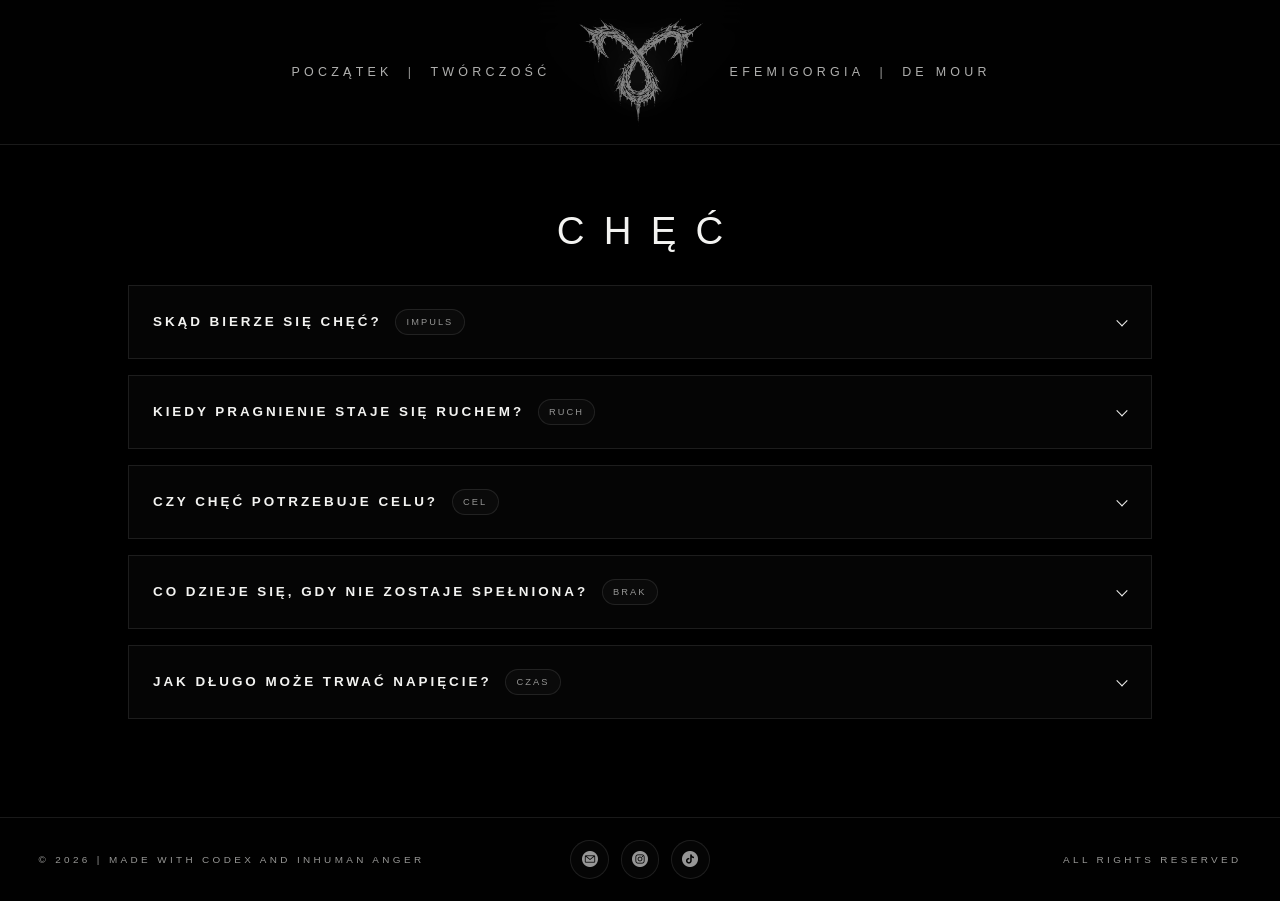
==== chec.html @ 4e937796 "initial base" ====
<!DOCTYPE html>
<html lang="pl">
<head>
  <meta charset="UTF-8">
  <meta name="viewport" content="width=device-width, initial-scale=1.0">
  <title>Efemigorgia</title>
  <meta
    name="description"
    content="Minimalistyczna, ciemna strona Efemigorgii z wyeksponowaną typografią i sekcją hero gotową na zapętlone wideo."
  >
  <link rel="icon" type="image/png" href="assets/images/logow.png">
  <link rel="stylesheet" href="assets/css/styles.css">
  <script src="assets/js/main.js" defer></script>
</head>
<body>
  <div class="page-shell">
    <header class="site-header" data-header>
      <nav class="site-nav" aria-label="navigation">
        <div class="nav-cluster nav-cluster--left" aria-label="menu">
          <a class="nav-link" href="index.html">Początek</a>
          <span class="nav-divider" aria-hidden="true">|</span>
          <a class="nav-link" href="tworczosc.html">Twórczość</a>
        </div>

        <a class="nav-logo" href="index.html" aria-label="Efemigorgia">
          <img class="nav-logo__image nav-logo__image--base" src="assets/images/logow.png" alt="">
          <img class="nav-logo__image nav-logo__image--hover" src="assets/images/logor.png" alt="">
        </a>

        <div class="nav-cluster nav-cluster--right" aria-label="Menu po prawej">
          <a class="nav-link" href="efemigorgia.html">Efemigorgia</a>
          <span class="nav-divider" aria-hidden="true">|</span>
          <a class="nav-link" href="de-mour.html">De Mour</a>
        </div>

        <button
          class="nav-toggle"
          type="button"
          aria-label="Otwórz menu"
          aria-expanded="false"
          aria-controls="mobile-menu"
          data-nav-toggle
        >
          <img class="nav-toggle__icon" src="assets/icons/burger.png" alt="">
        </button>
      </nav>

      <div class="mobile-menu" id="mobile-menu" data-mobile-menu>
        <a class="mobile-link" href="index.html" data-mobile-link>Początek</a>
        <a class="mobile-link" href="tworczosc.html" data-mobile-link>Twórczość</a>
        <a class="mobile-link" href="efemigorgia.html" data-mobile-link>Efemigorgia</a>
        <a class="mobile-link" href="de-mour.html" data-mobile-link>De Mour</a>
      </div>
    </header>

    <main class="site-main site-main--accordion">
      <section class="accordion-stage" aria-label="Pytania o chęć">
        <div class="accordion-stage__inner">
          <h1 class="accordion-stage__title">Chęć</h1>
          <div class="accordion-list">
            <details class="accordion-item">
              <summary class="accordion-summary">
                <span>Skąd bierze się chęć?</span>
                <span class="accordion-summary__tag">Impuls</span>
              </summary>
              <div class="accordion-content">
                <p>Czasem rodzi się z braku, a czasem z nadmiaru życia. Jest impulsem, który popycha ciało i wyobraźnię ku temu, co jeszcze nieosiągnięte.</p>
              </div>
            </details>
            <details class="accordion-item">
              <summary class="accordion-summary">
                <span>Kiedy pragnienie staje się ruchem?</span>
                <span class="accordion-summary__tag">Ruch</span>
              </summary>
              <div class="accordion-content">
                <p>W chwili decyzji. Dopóki pozostaje tylko wewnętrznym napięciem, jest potencjałem; ruch zaczyna się wtedy, gdy ryzykujemy działanie.</p>
              </div>
            </details>
            <details class="accordion-item">
              <summary class="accordion-summary">
                <span>Czy chęć potrzebuje celu?</span>
                <span class="accordion-summary__tag">Cel</span>
              </summary>
              <div class="accordion-content">
                <p>Niekoniecznie. Bywa autonomiczną energią, która istnieje sama dla siebie i dopiero później szuka obiektu, formy albo języka.</p>
              </div>
            </details>
            <details class="accordion-item">
              <summary class="accordion-summary">
                <span>Co dzieje się, gdy nie zostaje spełniona?</span>
                <span class="accordion-summary__tag">Brak</span>
              </summary>
              <div class="accordion-content">
                <p>Może zmienić się w frustrację, ale może też przejść w twórczość. Niespełniona chęć bywa paliwem dla obrazu, tekstu i dźwięku.</p>
              </div>
            </details>
            <details class="accordion-item">
              <summary class="accordion-summary">
                <span>Jak długo może trwać napięcie?</span>
                <span class="accordion-summary__tag">Czas</span>
              </summary>
              <div class="accordion-content">
                <p>Tak długo, jak długo coś pozostaje niedomknięte. Właśnie to niedomknięcie często utrzymuje żywotność pragnienia.</p>
              </div>
            </details>
          </div>
        </div>
      </section>
    </main>

    <footer class="site-footer">
      <p class="site-footer__item">&copy; <span data-year></span><span> | </span><span>Made with Codex and inhuman anger</span></p>

      <div class="site-footer__social" aria-label="Social media">
        <button class="icon-button" type="button" data-contact-open aria-label="Kontakt">
          <img src="assets/icons/email.png" alt="">
        </button>

        <a class="icon-button" href="https://www.instagram.com/vincentdemour/" target="_blank" rel="noreferrer" aria-label="Instagram">
          <img src="assets/icons/instagram.png" alt="">
        </a>

        <a class="icon-button" href="#" target="_blank" rel="noreferrer" aria-label="TikTok">
          <img src="assets/icons/tiktok.png" alt="">
        </a>
      </div>

      <p class="site-footer__item site-footer__item--right">All Rights Reserved</p>
    </footer>

  <div class="contact-modal" data-contact-modal hidden>
    <div class="contact-modal__backdrop" data-contact-close></div>
    <div
      class="contact-modal__dialog"
      role="dialog"
      aria-modal="true"
      aria-label="Formularz kontaktowy"
    >
      <button class="contact-modal__close" type="button" data-contact-close aria-label="Zamknij formularz">
        <span aria-hidden="true">+</span>
      </button>

      <form class="contact-form" data-contact-form data-contact-email="hrabiademour@gmail.com">
        <label class="contact-form__field">
          <span>Imię</span>
          <input type="text" name="name" placeholder="Twoje imię" required>
        </label>

        <label class="contact-form__field">
          <span>E-mail</span>
          <input type="email" name="email" placeholder="twoj@email.com" required>
        </label>

        <label class="contact-form__field">
          <span>Temat</span>
          <input type="text" name="subject" placeholder="Temat wiadomości" required>
        </label>

        <label class="contact-form__field">
          <span>Wiadomość</span>
          <textarea name="message" rows="6" placeholder="Treść wiadomości" required></textarea>
        </label>

        <button class="contact-form__submit" type="submit">Wyślij</button>
      </form>
    </div>
  </div>
</body>
</html>
---- assets/css/styles.css ----
:root {
  --bg: #020202;
  --bg-soft: #080808;
  --text: #f3f3f1;
  --text-dim: rgba(243, 243, 241, 0.62);
  --border: rgba(243, 243, 241, 0.1);
  --border-strong: rgba(243, 243, 241, 0.16);
  --header-bg: rgba(2, 2, 2, 0.9);
  --header-height: 9rem;
  --footer-height: 5.2rem;
  --shadow: 0 24px 60px rgba(0, 0, 0, 0.45);
  --font-ui: "Bahnschrift", "Aptos Narrow", "Segoe UI", sans-serif;
  --font-display: "Bodoni MT", "Didot", "Iowan Old Style", "Palatino Linotype", serif;
}

*,
*::before,
*::after {
  box-sizing: border-box;
}

html {
  scroll-behavior: smooth;
  scroll-padding-top: 7rem;
}

body {
  margin: 0;
  min-height: 100vh;
  background:
    radial-gradient(circle at 50% 0%, rgba(255, 255, 255, 0.06), transparent 26%),
    linear-gradient(180deg, #000 0%, #020202 100%);
  color: var(--text);
  font-family: var(--font-ui);
  -webkit-font-smoothing: antialiased;
  text-rendering: optimizeLegibility;
}

body.menu-open {
  overflow: hidden;
}

body.modal-open {
  overflow: hidden;
}

img,
video {
  display: block;
  max-width: 100%;
}

a {
  color: inherit;
  text-decoration: none;
}

p,
h1,
h2 {
  margin: 0;
}

.page-shell {
  min-height: 100vh;
  display: flex;
  flex-direction: column;
}

.site-header {
  position: sticky;
  top: 0;
  z-index: 40;
  background: var(--header-bg);
  backdrop-filter: blur(18px);
  border-bottom: 1px solid var(--border);
  transition: background-color 220ms ease, border-color 220ms ease, box-shadow 220ms ease;
}

.site-header.is-scrolled {
  background: rgba(2, 2, 2, 0.96);
  border-bottom-color: var(--border-strong);
  box-shadow: var(--shadow);
}

.site-nav {
  width: min(1240px, calc(100% - 2rem));
  margin: 0 auto;
  min-height: var(--header-height);
  display: grid;
  grid-template-columns: 1fr minmax(8rem, auto) 1fr;
  align-items: center;
  gap: clamp(1rem, 2vw, 2rem);
}

.nav-cluster {
  display: flex;
  align-items: center;
  align-self: center;
  gap: 0.95rem;
  text-transform: uppercase;
  letter-spacing: 0.34em;
  font-size: 0.78rem;
  line-height: 1;
  white-space: nowrap;
}

.nav-cluster--left {
  justify-self: end;
}

.nav-cluster--right {
  justify-self: start;
}

.nav-link {
  position: relative;
  opacity: 0.72;
  transition: opacity 180ms ease, transform 180ms ease;
}

.nav-link:hover,
.nav-link:focus-visible {
  opacity: 1;
  transform: translateY(-1px);
}

.nav-divider {
  color: var(--text-dim);
}

.nav-logo {
  position: relative;
  isolation: isolate;
  display: grid;
  place-items: center;
  align-self: center;
  width: clamp(7rem, 10vw, 9.4rem);
  overflow: visible;
}

.nav-logo::before {
  content: "";
  position: absolute;
  inset: 18%;
  z-index: -1;
  background: radial-gradient(circle, rgba(255, 255, 255, 0.06), transparent 68%);
  filter: blur(12px);
  transform: scale(1.18);
  opacity: 0.78;
}

.nav-logo__image {
  grid-area: 1 / 1;
  width: 100%;
  filter: drop-shadow(0 0 18px rgba(255, 255, 255, 0.08));
  transform: translateY(4%);
  transition: opacity 720ms ease;
}

.nav-logo__image--base {
  opacity: 0.62;
}

.nav-logo__image--hover {
  position: absolute;
  inset: 0;
  opacity: 0;
}

.nav-logo:hover .nav-logo__image--base,
.nav-logo:focus-visible .nav-logo__image--base {
  opacity: 0;
}

.nav-logo:hover .nav-logo__image--hover,
.nav-logo:focus-visible .nav-logo__image--hover {
  opacity: 0.82;
}

.nav-toggle {
  display: none;
  justify-self: end;
  align-items: center;
  justify-content: center;
  width: 3rem;
  height: 3rem;
  padding: 0;
  border: 1px solid var(--border);
  background: transparent;
  color: var(--text);
  border-radius: 999px;
  cursor: pointer;
  transition: border-color 180ms ease, background-color 180ms ease;
}

.nav-toggle__icon {
  width: 1.9rem;
  height: 1.9rem;
  object-fit: contain;
  filter: brightness(0) invert(1);
  opacity: 0.74;
}

.nav-toggle:hover,
.nav-toggle:focus-visible {
  border-color: var(--border-strong);
  background: rgba(255, 255, 255, 0.05);
}

.nav-toggle:hover .nav-toggle__icon,
.nav-toggle:focus-visible .nav-toggle__icon {
  opacity: 0.92;
}

.mobile-menu {
  display: none;
}

.site-main {
  flex: 1;
  display: flex;
}

.site-main--gallery {
  display: block;
}

.site-main--page {
  display: block;
}

.site-main--accordion {
  display: block;
}

.gallery-grid {
  display: grid;
  grid-template-columns: repeat(3, minmax(0, 1fr));
  background: #080808;
  border-bottom: 1px solid var(--border);
}

.gallery-tile {
  position: relative;
  min-height: min(34vw, 26rem);
  aspect-ratio: 1 / 1;
  display: grid;
  place-items: center;
  background:
    linear-gradient(180deg, rgba(255, 255, 255, 0.015) 0%, rgba(255, 255, 255, 0.005) 100%),
    #0a0a0a;
  border-right: 1px solid var(--border);
  border-bottom: 1px solid var(--border);
}

.gallery-tile--swap {
  overflow: hidden;
}

.gallery-tile__link {
  position: absolute;
  inset: 0;
  display: block;
}

.gallery-tile:nth-child(3n) {
  border-right: 0;
}

.gallery-tile__image {
  position: absolute;
  inset: 0;
  width: 100%;
  height: 100%;
  object-fit: cover;
  transition: opacity 720ms ease;
}

.gallery-tile__image--base {
  opacity: 1;
}

.gallery-tile__image--hover {
  opacity: 0;
}

.gallery-tile--swap:hover .gallery-tile__image--base,
.gallery-tile--swap:focus-within .gallery-tile__image--base {
  opacity: 0;
}

.gallery-tile--swap:hover .gallery-tile__image--hover,
.gallery-tile--swap:focus-within .gallery-tile__image--hover {
  opacity: 1;
}

.gallery-tile__label {
  font-size: 0.68rem;
  letter-spacing: 0.3em;
  text-transform: uppercase;
  color: rgba(243, 243, 241, 0.28);
}

.text-stage {
  min-height: max(28rem, calc(100svh - var(--header-height) - var(--footer-height)));
  display: grid;
  place-items: center;
  padding: clamp(2rem, 6vw, 4rem);
  border-bottom: 1px solid var(--border);
  background: #000;
}

.text-stage__inner {
  width: min(100%, 62rem);
  display: grid;
  justify-items: center;
  gap: 1.6rem;
  text-align: center;
}

.text-stage__title {
  font-family: var(--font-ui);
  font-size: clamp(2rem, 3vw, 3.15rem);
  font-weight: 400;
  letter-spacing: 0.45em;
  text-transform: uppercase;
  color: rgba(243, 243, 241, 0.72);
  text-indent: 0.45em;
}

.text-stage__body {
  max-width: 72ch;
  font-size: clamp(0.92rem, 1.2vw, 1.06rem);
  line-height: 1.95;
  color: rgba(243, 243, 241, 0.64);
}

.accordion-stage {
  min-height: max(28rem, calc(100svh - var(--header-height) - var(--footer-height)));
  padding: clamp(2rem, 6vw, 4rem) clamp(1.4rem, 4vw, 2.5rem);
  border-bottom: 1px solid var(--border);
  background: #000;
}

.accordion-stage__inner {
  width: min(100%, 64rem);
  margin: 0 auto;
  display: grid;
  gap: 2rem;
}

.accordion-stage__title {
  justify-self: center;
  font-family: var(--font-ui);
  font-size: clamp(2rem, 3vw, 3.2rem);
  font-weight: 400;
  letter-spacing: 0.5em;
  text-transform: uppercase;
  text-indent: 0.5em;
  color: var(--text);
}

.accordion-list {
  display: grid;
  gap: 1rem;
}

.accordion-item {
  border: 1px solid var(--border);
  background: rgba(255, 255, 255, 0.02);
  overflow: hidden;
  transition: border-color 220ms ease, background-color 220ms ease;
}

.accordion-item[open] {
  border-color: var(--border-strong);
  background: rgba(255, 255, 255, 0.03);
}

.accordion-summary {
  position: relative;
  display: flex;
  align-items: center;
  gap: 0.85rem;
  flex-wrap: wrap;
  cursor: pointer;
  padding: 1.45rem 4.25rem 1.45rem 1.5rem;
  list-style: none;
  font-size: 0.84rem;
  font-weight: 600;
  letter-spacing: 0.22em;
  text-transform: uppercase;
  color: var(--text);
}

.accordion-summary__tag {
  display: inline-flex;
  align-items: center;
  min-height: 1.6rem;
  padding: 0.18rem 0.65rem;
  border: 1px solid var(--border);
  border-radius: 999px;
  font-size: 0.58rem;
  font-weight: 400;
  letter-spacing: 0.22em;
  text-transform: uppercase;
  color: rgba(243, 243, 241, 0.6);
  background: rgba(255, 255, 255, 0.025);
}

.accordion-summary::-webkit-details-marker {
  display: none;
}

.accordion-summary::after {
  content: "";
  position: absolute;
  top: 50%;
  right: 1.55rem;
  width: 0.5rem;
  height: 0.5rem;
  border-right: 1px solid currentColor;
  border-bottom: 1px solid currentColor;
  transform: translateY(-65%) rotate(45deg);
  transition: transform 220ms ease;
}

.accordion-item[open] .accordion-summary::after {
  transform: translateY(-35%) rotate(225deg);
}

.accordion-content {
  padding: 0 1.5rem 1.5rem;
}

.accordion-content p {
  max-width: 70ch;
  margin: 0;
  color: rgba(243, 243, 241, 0.64);
  line-height: 1.85;
}

.hero {
  flex: 1;
  width: 100%;
  position: relative;
  min-height: max(28rem, calc(100svh - var(--header-height) - var(--footer-height)));
  overflow: hidden;
  border-bottom: 1px solid var(--border);
  background: #000;
}

.hero__media,
.hero__poster,
.hero__video,
.hero__fallback,
.hero__shade,
.hero__noise {
  position: absolute;
  inset: 0;
}

.hero__video {
  width: 100%;
  height: 100%;
  object-fit: cover;
  opacity: 0;
  filter: brightness(0.58) contrast(1.06);
  transition: opacity 800ms ease, filter 800ms ease;
}

.hero__poster {
  width: 100%;
  height: 100%;
  object-fit: cover;
}

.hero__media.is-video-ready .hero__video {
  opacity: 0.86;
}

.hero__media.is-video-ready .hero__fallback {
  opacity: 0;
}

.hero__fallback {
  display: grid;
  place-items: center;
  opacity: 1;
  transition: opacity 800ms ease;
  pointer-events: none;
}

.hero__glow {
  position: absolute;
  inset: 20% 26%;
  background: radial-gradient(circle, rgba(255, 255, 255, 0.08), transparent 65%);
  filter: blur(24px);
  transform: scale(1.15);
}

.hero__sigil {
  position: absolute;
  width: min(34rem, 54vw);
  opacity: 0.2;
  filter: brightness(1.18) contrast(1.22) drop-shadow(0 0 38px rgba(255, 255, 255, 0.12));
  animation: sigil-float 18s ease-in-out infinite alternate;
  pointer-events: none;
  user-select: none;
}

.hero__sigil--ghost {
  width: min(46rem, 72vw);
  opacity: 0.065;
  filter: blur(16px) contrast(1.3);
  animation: sigil-drift 26s linear infinite;
}

.hero__shade {
  background:
    linear-gradient(180deg, rgba(0, 0, 0, 0.6) 0%, transparent 28%, transparent 74%, rgba(0, 0, 0, 0.72) 100%),
    radial-gradient(circle at center, transparent 0%, rgba(0, 0, 0, 0.2) 65%, rgba(0, 0, 0, 0.75) 100%);
}

.hero__noise {
  inset: -20%;
  background-image:
    repeating-linear-gradient(0deg, transparent 0 2px, rgba(255, 255, 255, 0.015) 2px 3px),
    repeating-linear-gradient(90deg, transparent 0 3px, rgba(255, 255, 255, 0.012) 3px 4px);
  mix-blend-mode: screen;
  opacity: 0.16;
  animation: noise-shift 10s steps(10) infinite;
}

.hero__content {
  position: relative;
  z-index: 2;
  min-height: 100%;
  display: grid;
  place-items: center;
  padding: clamp(2rem, 6vw, 4rem);
}

.hero__content .text-stage__inner {
  gap: 1.45rem;
}

.hero__caption {
  position: absolute;
  left: clamp(1.4rem, 4vw, 3rem);
  right: clamp(1.4rem, 4vw, 3rem);
  bottom: clamp(1.6rem, 4vw, 2.8rem);
  display: flex;
  align-items: center;
  gap: 1rem;
  text-transform: uppercase;
  letter-spacing: 0.34em;
  font-size: 0.68rem;
  color: var(--text-dim);
}

.hero__caption-line {
  width: clamp(2.5rem, 8vw, 6.5rem);
  height: 1px;
  background: currentColor;
}

.site-footer {
  display: grid;
  grid-template-columns: 1fr auto 1fr;
  align-items: center;
  gap: 1rem;
  min-height: var(--footer-height);
  padding: 1rem clamp(1.4rem, 3vw, 2.5rem);
  background: var(--header-bg);
  backdrop-filter: blur(18px);
}

.site-footer__item {
  font-size: 0.62rem;
  letter-spacing: 0.34em;
  text-transform: uppercase;
  color: var(--text-dim);
}

.site-footer__item--center {
  justify-self: center;
}

.site-footer__social {
  display: inline-flex;
  align-items: center;
  justify-content: center;
  gap: 0.75rem;
}

.site-footer__item--right {
  justify-self: end;
}

.icon-button {
  width: 2.4rem;
  height: 2.4rem;
  display: inline-flex;
  align-items: center;
  justify-content: center;
  border: 1px solid var(--border);
  border-radius: 999px;
  background: rgba(255, 255, 255, 0.02);
  color: var(--text-dim);
  cursor: pointer;
  transition:
    color 180ms ease,
    border-color 180ms ease,
    background-color 180ms ease,
    transform 180ms ease;
}

.icon-button svg {
  width: 1rem;
  height: 1rem;
}

.icon-button img {
  width: 1rem;
  height: 1rem;
  object-fit: contain;
  filter: brightness(0) invert(1);
  opacity: 0.58;
  transition: opacity 180ms ease;
}

.icon-button:hover,
.icon-button:focus-visible {
  color: var(--text);
  border-color: var(--border-strong);
  background: rgba(255, 255, 255, 0.06);
  transform: translateY(-1px);
}

.icon-button:hover img,
.icon-button:focus-visible img {
  opacity: 0.82;
}

.site-attribution {
  display: flex;
  flex-wrap: wrap;
  justify-content: center;
  gap: 0.6rem 1.2rem;
  padding: 0.8rem 1rem 1rem;
  border-top: 1px solid var(--border);
  background: rgba(2, 2, 2, 0.96);
}

.site-attribution a {
  font-size: 0.58rem;
  letter-spacing: 0.16em;
  text-transform: uppercase;
  color: rgba(243, 243, 241, 0.4);
  transition: color 180ms ease;
}

.site-attribution a:hover,
.site-attribution a:focus-visible {
  color: var(--text-dim);
}

.contact-modal[hidden] {
  display: none;
}

.contact-modal {
  position: fixed;
  inset: 0;
  z-index: 90;
}

.contact-modal__backdrop {
  position: absolute;
  inset: 0;
  background: rgba(0, 0, 0, 0.8);
  backdrop-filter: blur(12px);
}

.contact-modal__dialog {
  position: relative;
  z-index: 1;
  width: min(42rem, calc(100% - 2rem));
  margin: clamp(1rem, 4vw, 3rem) auto;
  padding: clamp(1.35rem, 3vw, 2rem);
  background:
    linear-gradient(180deg, rgba(255, 255, 255, 0.04) 0%, rgba(255, 255, 255, 0.015) 100%),
    rgba(2, 2, 2, 0.96);
  border: 1px solid var(--border-strong);
  box-shadow: var(--shadow);
}

.contact-modal__close {
  position: absolute;
  top: 1rem;
  right: 1rem;
  width: 2.4rem;
  height: 2.4rem;
  border: 1px solid var(--border);
  border-radius: 999px;
  background: transparent;
  color: var(--text-dim);
  cursor: pointer;
  transition: color 180ms ease, border-color 180ms ease, transform 180ms ease;
}

.contact-modal__close span {
  display: inline-block;
  font-size: 1.35rem;
  line-height: 1;
  transform: rotate(45deg);
}

.contact-modal__close:hover,
.contact-modal__close:focus-visible {
  color: var(--text);
  border-color: var(--border-strong);
  transform: rotate(90deg);
}

.contact-modal__eyebrow {
  margin-bottom: 0.8rem;
  font-size: 0.7rem;
  letter-spacing: 0.34em;
  text-transform: uppercase;
  color: var(--text-dim);
}

.contact-modal__title {
  font-family: var(--font-display);
  font-size: clamp(2rem, 5vw, 3rem);
  line-height: 1;
  letter-spacing: 0.04em;
}

.contact-modal__text {
  max-width: 46ch;
  margin-top: 1rem;
  color: var(--text-dim);
  line-height: 1.65;
}

.contact-modal__text code {
  font-family: "Consolas", "Courier New", monospace;
  color: var(--text);
}

.contact-form {
  display: grid;
  gap: 1rem;
  margin-top: 1.6rem;
}

.contact-form__field {
  display: grid;
  gap: 0.55rem;
}

.contact-form__field span {
  font-size: 0.7rem;
  letter-spacing: 0.26em;
  text-transform: uppercase;
  color: var(--text-dim);
}

.contact-form__field input,
.contact-form__field textarea {
  width: 100%;
  border: 1px solid var(--border);
  background: rgba(255, 255, 255, 0.02);
  color: var(--text);
  padding: 0.95rem 1rem;
  font: inherit;
}

.contact-form__field textarea {
  resize: vertical;
  min-height: 9rem;
}

.contact-form__field input::placeholder,
.contact-form__field textarea::placeholder {
  color: rgba(243, 243, 241, 0.35);
}

.contact-form__field input:focus-visible,
.contact-form__field textarea:focus-visible,
.contact-form__submit:focus-visible,
.contact-modal__close:focus-visible,
.icon-button:focus-visible {
  outline: 2px solid rgba(255, 255, 255, 0.65);
  outline-offset: 3px;
}

.contact-form__submit {
  width: fit-content;
  border: 1px solid var(--border);
  background: var(--text);
  color: #050505;
  padding: 0.95rem 1.35rem;
  font: inherit;
  font-size: 0.76rem;
  text-transform: uppercase;
  letter-spacing: 0.28em;
  cursor: pointer;
  transition: transform 180ms ease, opacity 180ms ease, border-color 180ms ease;
}

.contact-form__submit:hover,
.contact-form__submit:focus-visible {
  transform: translateY(-1px);
  opacity: 0.92;
}

.contact-form__submit:disabled {
  cursor: wait;
  opacity: 0.58;
  transform: none;
}

.site-toast[hidden] {
  display: none;
}

.site-toast {
  position: fixed;
  left: 50%;
  bottom: 1.4rem;
  z-index: 120;
  width: min(32rem, calc(100% - 2rem));
  padding: 1rem 1.15rem;
  border: 1px solid var(--border-strong);
  background:
    linear-gradient(180deg, rgba(255, 255, 255, 0.045) 0%, rgba(255, 255, 255, 0.015) 100%),
    rgba(2, 2, 2, 0.96);
  box-shadow: var(--shadow);
  color: var(--text);
  font-size: 0.72rem;
  line-height: 1.7;
  letter-spacing: 0.18em;
  text-align: center;
  text-transform: uppercase;
  opacity: 0;
  transform: translate3d(-50%, 0.75rem, 0);
  transition: opacity 220ms ease, transform 220ms ease, border-color 220ms ease;
}

.site-toast.is-visible {
  opacity: 1;
  transform: translate3d(-50%, 0, 0);
}

.site-toast[data-tone="success"] {
  border-color: rgba(243, 243, 241, 0.22);
}

.site-toast[data-tone="info"] {
  border-color: rgba(243, 243, 241, 0.14);
  color: rgba(243, 243, 241, 0.82);
}

.site-toast[data-tone="error"] {
  border-color: rgba(255, 143, 143, 0.26);
  color: rgba(255, 228, 228, 0.9);
}

.nav-link:focus-visible,
.nav-logo:focus-visible,
.nav-toggle:focus-visible,
.mobile-link:focus-visible {
  outline: 2px solid rgba(255, 255, 255, 0.6);
  outline-offset: 4px;
}

@keyframes sigil-float {
  from {
    transform: translate3d(0, 0, 0) scale(1);
  }

  to {
    transform: translate3d(0, -2%, 0) scale(1.04);
  }
}

@keyframes sigil-drift {
  from {
    transform: translate3d(-2%, 2%, 0) scale(1);
  }

  50% {
    transform: translate3d(2%, -1%, 0) scale(1.03);
  }

  to {
    transform: translate3d(-2%, 2%, 0) scale(1);
  }
}

@keyframes noise-shift {
  from {
    transform: translate3d(0, 0, 0);
  }

  25% {
    transform: translate3d(-2%, 1%, 0);
  }

  50% {
    transform: translate3d(1%, -1%, 0);
  }

  75% {
    transform: translate3d(2%, 2%, 0);
  }

  to {
    transform: translate3d(0, 0, 0);
  }
}


@media (max-width: 840px) {
  :root {
    --footer-height: 9rem;
  }

  .site-nav {
    width: min(100%, calc(100% - 1.5rem));
    grid-template-columns: auto 1fr auto;
  }

  .nav-cluster {
    display: none;
  }

  .nav-logo {
    justify-self: center;
    width: 7rem;
  }

  .nav-toggle {
    display: inline-flex;
    align-items: center;
    justify-content: center;
  }

  .mobile-menu {
    display: grid;
    gap: 1rem;
    padding: 1rem 1.25rem 1.2rem;
    border-top: 1px solid transparent;
    opacity: 0;
    max-height: 0;
    overflow: hidden;
    pointer-events: none;
    transition: opacity 220ms ease, max-height 220ms ease, border-color 220ms ease;
  }

  .mobile-menu.is-open {
    opacity: 1;
    max-height: 20rem;
    pointer-events: auto;
    border-top-color: var(--border);
  }

  .mobile-link {
    text-transform: uppercase;
    letter-spacing: 0.3em;
    font-size: 0.86rem;
    color: var(--text-dim);
    transition: color 180ms ease;
  }

  .mobile-link:hover,
  .mobile-link:focus-visible {
    color: var(--text);
  }

  .hero {
    min-height: max(24rem, calc(100svh - var(--header-height) - var(--footer-height)));
  }

  .text-stage {
    min-height: max(24rem, calc(100svh - var(--header-height) - var(--footer-height)));
  }

  .accordion-stage {
    min-height: max(24rem, calc(100svh - var(--header-height) - var(--footer-height)));
  }

  .text-stage__inner {
    gap: 1.25rem;
  }

  .text-stage__title {
    font-size: clamp(1.55rem, 7vw, 2.35rem);
    letter-spacing: 0.34em;
    text-indent: 0.34em;
  }

  .text-stage__body {
    font-size: 0.96rem;
    line-height: 1.8;
  }

  .accordion-stage__title {
    font-size: clamp(1.55rem, 7vw, 2.4rem);
    letter-spacing: 0.34em;
    text-indent: 0.34em;
  }

  .accordion-summary {
    padding: 1.2rem 3.7rem 1.2rem 1.15rem;
    font-size: 0.78rem;
    letter-spacing: 0.18em;
  }

  .accordion-content {
    padding: 0 1.15rem 1.2rem;
  }

  .gallery-grid {
    grid-template-columns: repeat(2, minmax(0, 1fr));
  }

  .gallery-tile:nth-child(3n) {
    border-right: 1px solid var(--border);
  }

  .gallery-tile:nth-child(2n) {
    border-right: 0;
  }

  .hero__sigil {
    width: min(24rem, 80vw);
  }

  .hero__sigil--ghost {
    width: min(34rem, 100vw);
  }

  .site-footer {
    grid-template-columns: 1fr;
    justify-items: start;
    gap: 1rem;
  }

  .site-footer__social,
  .site-footer__item--right {
    justify-self: start;
  }

  .site-attribution {
    justify-content: flex-start;
  }

  .contact-modal__dialog {
    width: min(100%, calc(100% - 1rem));
    margin: 0.5rem auto;
  }

  .contact-form__submit {
    width: 100%;
  }
}

@media (max-width: 560px) {
  .gallery-grid {
    grid-template-columns: 1fr;
  }

  .accordion-stage__inner {
    gap: 1.35rem;
  }

  .gallery-tile {
    min-height: 17rem;
    border-right: 0;
  }
}

@media (prefers-reduced-motion: reduce) {
  html {
    scroll-behavior: auto;
  }

  *,
  *::before,
  *::after {
    animation-duration: 0.01ms !important;
    animation-iteration-count: 1 !important;
    transition-duration: 0.01ms !important;
  }
}

.poem {
  white-space: pre-line;
}
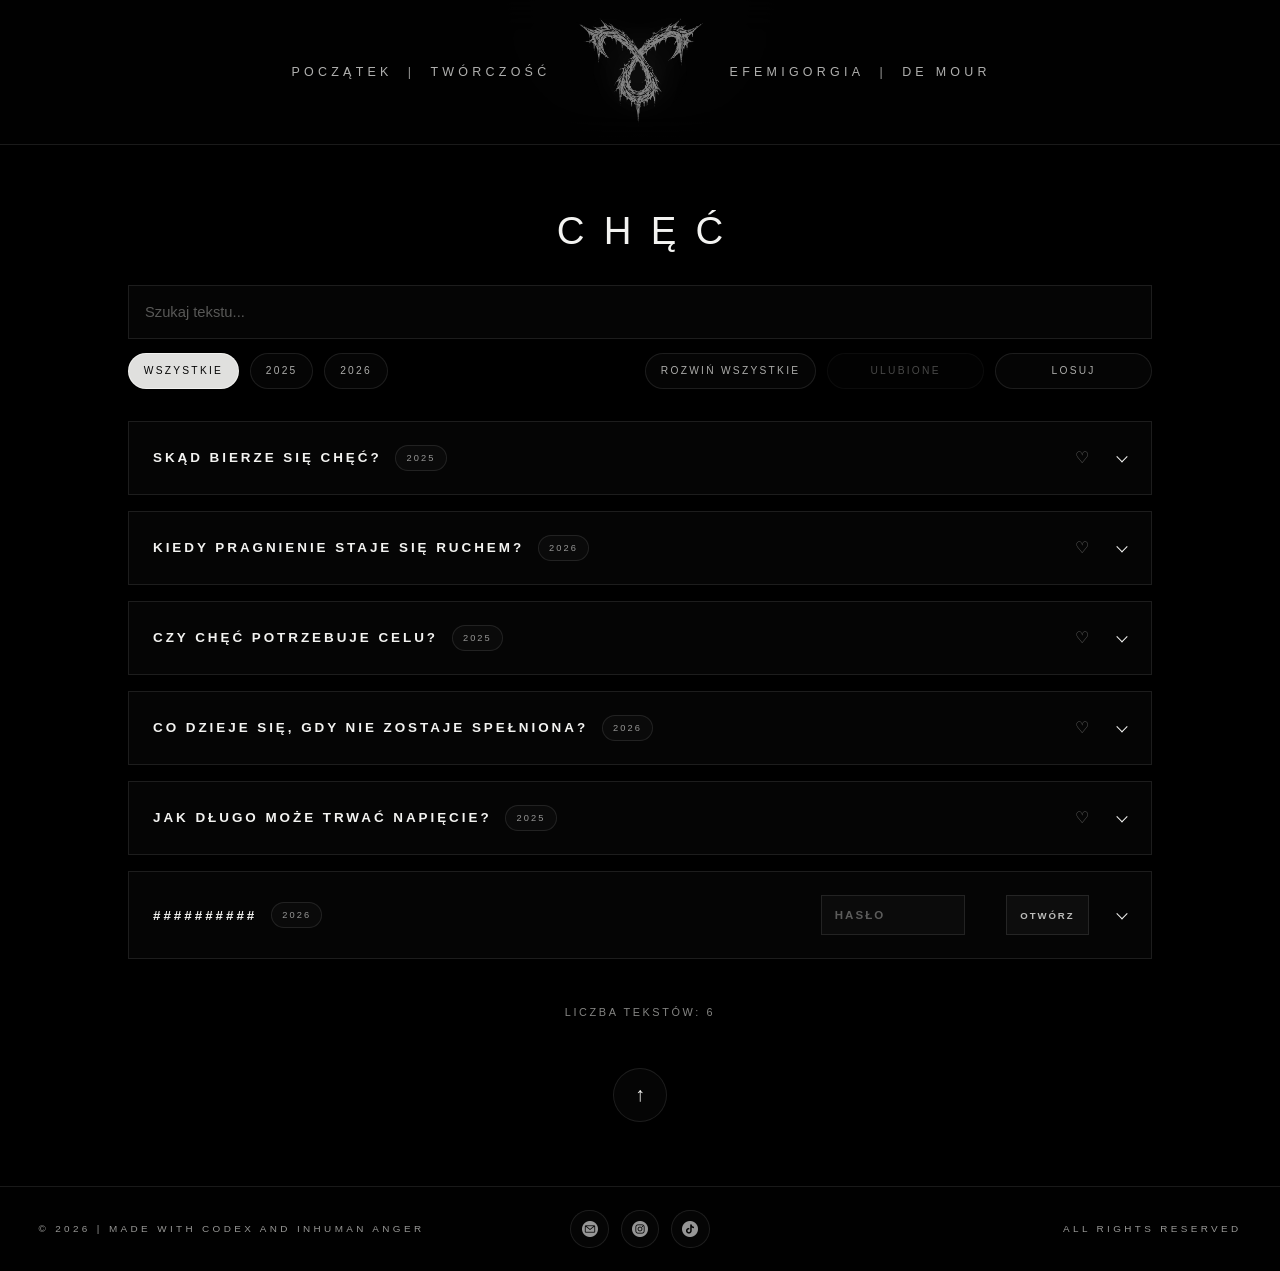
==== commit c0a41337: "changes" ====
--- a/chec.html
+++ b/chec.html
@@ -57,52 +57,146 @@
       <section class="accordion-stage" aria-label="Pytania o chęć">
         <div class="accordion-stage__inner">
           <h1 class="accordion-stage__title">Chęć</h1>
+          <div class="accordion-tools" data-accordion-filter>
+            <label class="accordion-search" for="chec-search">
+              <input
+                class="accordion-search__input"
+                id="chec-search"
+                type="search"
+                placeholder="Szukaj tekstu..."
+                data-accordion-search
+              >
+            </label>
+
+            <div class="accordion-filters-row">
+              <div class="accordion-filters" aria-label="Filtruj po roku">
+                <button class="accordion-filter is-active" type="button" data-accordion-filter-button="all" aria-pressed="true">
+                  Wszystkie
+                </button>
+                <button class="accordion-filter" type="button" data-accordion-filter-button="2025" aria-pressed="false">
+                  2025
+                </button>
+                <button class="accordion-filter" type="button" data-accordion-filter-button="2026" aria-pressed="false">
+                  2026
+                </button>
+              </div>
+
+              <div class="accordion-actions" aria-label="Akcje listy">
+                <button class="accordion-filter accordion-filter--utility" type="button" data-accordion-toggle-all aria-pressed="false">
+                  Rozwiń wszystkie
+                </button>
+                <button class="accordion-filter accordion-filter--utility" type="button" data-accordion-favorites aria-pressed="false">
+                  Ulubione
+                </button>
+                <button class="accordion-filter accordion-filter--utility" type="button" data-accordion-random aria-pressed="false">
+                  Losuj
+                </button>
+              </div>
+            </div>
+          </div>
+
           <div class="accordion-list">
-            <details class="accordion-item">
-              <summary class="accordion-summary">
+            <p class="accordion-empty" data-accordion-empty hidden>Brak wyników dla tego wyszukiwania.</p>
+
+            <details class="accordion-item" data-accordion-year="2025">
+              <summary class="accordion-summary accordion-summary--with-heart">
                 <span>Skąd bierze się chęć?</span>
-                <span class="accordion-summary__tag">Impuls</span>
+                <span class="accordion-summary__tag">2025</span>
+                <button class="accordion-summary__heart" type="button" data-accordion-heart aria-label="Polub pytanie" aria-pressed="false">
+                  <span aria-hidden="true">♡</span>
+                </button>
               </summary>
               <div class="accordion-content">
                 <p>Czasem rodzi się z braku, a czasem z nadmiaru życia. Jest impulsem, który popycha ciało i wyobraźnię ku temu, co jeszcze nieosiągnięte.</p>
               </div>
             </details>
-            <details class="accordion-item">
-              <summary class="accordion-summary">
+            <details class="accordion-item" data-accordion-year="2026">
+              <summary class="accordion-summary accordion-summary--with-heart">
                 <span>Kiedy pragnienie staje się ruchem?</span>
-                <span class="accordion-summary__tag">Ruch</span>
+                <span class="accordion-summary__tag">2026</span>
+                <button class="accordion-summary__heart" type="button" data-accordion-heart aria-label="Polub pytanie" aria-pressed="false">
+                  <span aria-hidden="true">♡</span>
+                </button>
               </summary>
               <div class="accordion-content">
                 <p>W chwili decyzji. Dopóki pozostaje tylko wewnętrznym napięciem, jest potencjałem; ruch zaczyna się wtedy, gdy ryzykujemy działanie.</p>
               </div>
             </details>
-            <details class="accordion-item">
-              <summary class="accordion-summary">
+            <details class="accordion-item" data-accordion-year="2025">
+              <summary class="accordion-summary accordion-summary--with-heart">
                 <span>Czy chęć potrzebuje celu?</span>
-                <span class="accordion-summary__tag">Cel</span>
+                <span class="accordion-summary__tag">2025</span>
+                <button class="accordion-summary__heart" type="button" data-accordion-heart aria-label="Polub pytanie" aria-pressed="false">
+                  <span aria-hidden="true">♡</span>
+                </button>
               </summary>
               <div class="accordion-content">
                 <p>Niekoniecznie. Bywa autonomiczną energią, która istnieje sama dla siebie i dopiero później szuka obiektu, formy albo języka.</p>
               </div>
             </details>
-            <details class="accordion-item">
-              <summary class="accordion-summary">
+            <details class="accordion-item" data-accordion-year="2026">
+              <summary class="accordion-summary accordion-summary--with-heart">
                 <span>Co dzieje się, gdy nie zostaje spełniona?</span>
-                <span class="accordion-summary__tag">Brak</span>
+                <span class="accordion-summary__tag">2026</span>
+                <button class="accordion-summary__heart" type="button" data-accordion-heart aria-label="Polub pytanie" aria-pressed="false">
+                  <span aria-hidden="true">♡</span>
+                </button>
               </summary>
               <div class="accordion-content">
                 <p>Może zmienić się w frustrację, ale może też przejść w twórczość. Niespełniona chęć bywa paliwem dla obrazu, tekstu i dźwięku.</p>
               </div>
             </details>
-            <details class="accordion-item">
-              <summary class="accordion-summary">
+            <details class="accordion-item" data-accordion-year="2025">
+              <summary class="accordion-summary accordion-summary--with-heart">
                 <span>Jak długo może trwać napięcie?</span>
-                <span class="accordion-summary__tag">Czas</span>
+                <span class="accordion-summary__tag">2025</span>
+                <button class="accordion-summary__heart" type="button" data-accordion-heart aria-label="Polub pytanie" aria-pressed="false">
+                  <span aria-hidden="true">♡</span>
+                </button>
               </summary>
               <div class="accordion-content">
                 <p>Tak długo, jak długo coś pozostaje niedomknięte. Właśnie to niedomknięcie często utrzymuje żywotność pragnienia.</p>
               </div>
             </details>
+            <details
+              class="accordion-item accordion-item--secret"
+              data-accordion-year="2026"
+              data-secret-hash="128df13c1e54ffaaafcc9d07ec7427d61f764214e6ae0321de23c94d261d0860"
+              data-secret-title="Sekret"
+              data-secret-unlocked="false"
+            >
+              <summary class="accordion-summary accordion-summary--secret">
+                <span class="accordion-summary__secret-title" data-secret-title-node>##########</span>
+                <span class="accordion-summary__tag">2026</span>
+                <div class="accordion-secret-controls">
+                  <label class="accordion-secret-field" aria-label="Wpisz hasło">
+                    <input
+                      class="accordion-secret-input"
+                      type="password"
+                      placeholder="Hasło"
+                      data-secret-input
+                      autocomplete="off"
+                    >
+                  </label>
+                  <button class="accordion-secret-submit" type="button" data-secret-submit>
+                    Otwórz
+                  </button>
+                </div>
+              </summary>
+              <div class="accordion-content">
+                <p>To ukryty tekst dostępny dopiero po wpisaniu poprawnego hasła.</p>
+              </div>
+            </details>
+          </div>
+
+          <p class="accordion-counter" data-accordion-counter>
+            Liczba tekstów: <span data-accordion-counter-value>0</span>
+          </p>
+
+          <div class="accordion-footer-action">
+            <button class="scroll-top-button" type="button" data-scroll-top aria-label="Przewiń na początek strony">
+              <span aria-hidden="true">&#8593;</span>
+            </button>
           </div>
         </div>
       </section>
--- a/assets/css/styles.css
+++ b/assets/css/styles.css
@@ -311,6 +311,13 @@
   background: #000;
 }
 
+.text-stage--efemigorgia {
+  background:
+    linear-gradient(180deg, rgba(0, 0, 0, 0.72) 0%, rgba(0, 0, 0, 0.54) 34%, rgba(0, 0, 0, 0.7) 100%),
+    radial-gradient(circle at center, rgba(0, 0, 0, 0.12) 0%, rgba(0, 0, 0, 0.46) 100%),
+    url("../images/efemigorgia.jpg") center / cover no-repeat;
+}
+
 .text-stage__inner {
   width: min(100%, 62rem);
   display: grid;
@@ -364,6 +371,169 @@
 .accordion-list {
   display: grid;
   gap: 1rem;
+}
+
+.accordion-tools {
+  display: grid;
+  gap: 0.9rem;
+}
+
+.accordion-search {
+  display: grid;
+  gap: 0.45rem;
+}
+
+.accordion-search__label {
+  font-size: 0.68rem;
+  letter-spacing: 0.26em;
+  text-transform: uppercase;
+  color: var(--text-dim);
+}
+
+.accordion-search__input {
+  width: 100%;
+  min-height: 3.35rem;
+  border: 1px solid var(--border);
+  background: rgba(255, 255, 255, 0.02);
+  color: var(--text);
+  padding: 0.95rem 1rem;
+  font: inherit;
+  font-size: 0.92rem;
+  transition: border-color 180ms ease, background-color 180ms ease;
+}
+
+.accordion-search__input::placeholder {
+  color: rgba(243, 243, 241, 0.35);
+}
+
+.accordion-search__input:hover,
+.accordion-search__input:focus-visible {
+  border-color: var(--border-strong);
+  background: rgba(255, 255, 255, 0.03);
+  outline: none;
+}
+
+.accordion-filters {
+  display: flex;
+  flex-wrap: wrap;
+  gap: 0.7rem;
+}
+
+.accordion-filters-row {
+  display: flex;
+  align-items: center;
+  justify-content: space-between;
+  gap: 1rem;
+  flex-wrap: wrap;
+}
+
+.accordion-actions {
+  display: flex;
+  align-items: center;
+  justify-content: flex-end;
+  gap: 0.7rem;
+  flex-wrap: wrap;
+}
+
+.accordion-filter {
+  min-height: 2.25rem;
+  padding: 0.45rem 0.92rem;
+  border: 1px solid var(--border);
+  border-radius: 999px;
+  background: rgba(255, 255, 255, 0.02);
+  color: rgba(243, 243, 241, 0.7);
+  font: inherit;
+  font-size: 0.64rem;
+  letter-spacing: 0.22em;
+  text-transform: uppercase;
+  cursor: pointer;
+  transition:
+    color 180ms ease,
+    border-color 180ms ease,
+    background-color 180ms ease,
+    transform 180ms ease;
+}
+
+.accordion-filter:hover,
+.accordion-filter:focus-visible {
+  color: var(--text);
+  border-color: var(--border-strong);
+  background: rgba(255, 255, 255, 0.05);
+  transform: translateY(-1px);
+}
+
+.accordion-filter.is-active {
+  color: #050505;
+  border-color: rgba(243, 243, 241, 0.9);
+  background: rgba(243, 243, 241, 0.92);
+}
+
+.accordion-filter--utility {
+  min-width: 9.8rem;
+  justify-content: center;
+}
+
+.accordion-filter:disabled {
+  cursor: default;
+  opacity: 0.42;
+  transform: none;
+}
+
+.accordion-empty {
+  margin: 0;
+  padding: 1.2rem 1.3rem;
+  border: 1px solid var(--border);
+  background: rgba(255, 255, 255, 0.02);
+  color: rgba(243, 243, 241, 0.58);
+  font-size: 0.8rem;
+  letter-spacing: 0.1em;
+  text-transform: uppercase;
+}
+
+.accordion-footer-action {
+  display: flex;
+  justify-content: center;
+  margin-top: 1.1rem;
+}
+
+.accordion-counter {
+  margin: 0.95rem 0 0;
+  text-align: center;
+  font-size: 0.68rem;
+  letter-spacing: 0.24em;
+  text-transform: uppercase;
+  color: rgba(243, 243, 241, 0.54);
+}
+
+.scroll-top-button {
+  width: 3.4rem;
+  height: 3.4rem;
+  border: 1px solid var(--border);
+  border-radius: 999px;
+  background: rgba(255, 255, 255, 0.02);
+  color: var(--text);
+  display: inline-flex;
+  align-items: center;
+  justify-content: center;
+  cursor: pointer;
+  transition:
+    color 180ms ease,
+    border-color 180ms ease,
+    background-color 180ms ease,
+    transform 180ms ease;
+}
+
+.scroll-top-button span {
+  font-size: 1.25rem;
+  line-height: 1;
+  transform: translateY(-1px);
+}
+
+.scroll-top-button:hover,
+.scroll-top-button:focus-visible {
+  border-color: var(--border-strong);
+  background: rgba(255, 255, 255, 0.06);
+  transform: translateY(-1px);
 }
 
 .accordion-item {
@@ -394,6 +564,14 @@
   color: var(--text);
 }
 
+.accordion-summary--with-heart {
+  padding-right: 6.35rem;
+}
+
+.accordion-summary--secret {
+  padding-right: 3.9rem;
+}
+
 .accordion-summary__tag {
   display: inline-flex;
   align-items: center;
@@ -407,6 +585,134 @@
   text-transform: uppercase;
   color: rgba(243, 243, 241, 0.6);
   background: rgba(255, 255, 255, 0.025);
+}
+
+.accordion-summary__heart {
+  position: absolute;
+  top: 50%;
+  right: 3.4rem;
+  width: 1.8rem;
+  height: 1.8rem;
+  margin: 0;
+  padding: 0;
+  border: 0;
+  background: transparent;
+  color: rgba(243, 243, 241, 0.42);
+  display: inline-flex;
+  align-items: center;
+  justify-content: center;
+  cursor: pointer;
+  transform: translateY(-50%);
+  transition: color 180ms ease, transform 180ms ease, opacity 180ms ease;
+}
+
+.accordion-summary__heart span {
+  font-size: 1rem;
+  line-height: 1;
+  pointer-events: none;
+}
+
+.accordion-summary__heart:hover,
+.accordion-summary__heart:focus-visible {
+  color: var(--text);
+  transform: translateY(calc(-50% - 1px));
+}
+
+.accordion-summary__heart.is-active {
+  color: #ff5d5d;
+}
+
+.accordion-summary__secret-title {
+  min-width: 10ch;
+}
+
+.accordion-secret-controls {
+  margin-left: auto;
+  display: inline-flex;
+  align-items: center;
+  gap: 0.55rem;
+  max-width: min(18rem, 100%);
+}
+
+.accordion-secret-field {
+  display: inline-flex;
+  align-items: center;
+  max-width: min(12rem, 100%);
+}
+
+.accordion-secret-input {
+  width: min(9rem, 100%);
+  min-height: 2.5rem;
+  border: 1px solid var(--border);
+  background: rgba(255, 255, 255, 0.025);
+  color: var(--text);
+  padding: 0.65rem 0.8rem;
+  font: inherit;
+  font-size: 0.72rem;
+  letter-spacing: 0.16em;
+  text-transform: none;
+  transition: border-color 180ms ease, background-color 180ms ease, color 180ms ease;
+}
+
+.accordion-secret-input::placeholder {
+  color: rgba(243, 243, 241, 0.35);
+  letter-spacing: 0.18em;
+  text-transform: uppercase;
+}
+
+.accordion-secret-input:hover,
+.accordion-secret-input:focus-visible {
+  border-color: var(--border-strong);
+  background: rgba(255, 255, 255, 0.04);
+  outline: none;
+}
+
+.accordion-secret-input.is-error {
+  border-color: rgba(255, 93, 93, 0.58);
+  color: #ffd5d5;
+}
+
+.accordion-secret-input.is-unlocked {
+  border-color: rgba(243, 243, 241, 0.22);
+  color: rgba(243, 243, 241, 0.68);
+}
+
+.accordion-secret-input:disabled {
+  cursor: default;
+  opacity: 0.84;
+}
+
+.accordion-secret-submit {
+  min-height: 2.5rem;
+  padding: 0.55rem 0.82rem;
+  border: 1px solid var(--border);
+  background: rgba(255, 255, 255, 0.03);
+  color: rgba(243, 243, 241, 0.76);
+  font: inherit;
+  font-size: 0.6rem;
+  letter-spacing: 0.2em;
+  text-transform: uppercase;
+  cursor: pointer;
+  transition:
+    color 180ms ease,
+    border-color 180ms ease,
+    background-color 180ms ease,
+    transform 180ms ease,
+    opacity 180ms ease;
+}
+
+.accordion-secret-submit:hover,
+.accordion-secret-submit:focus-visible {
+  color: var(--text);
+  border-color: var(--border-strong);
+  background: rgba(255, 255, 255, 0.06);
+  transform: translateY(-1px);
+}
+
+.accordion-secret-submit:disabled {
+  cursor: default;
+  opacity: 0.52;
+  transform: none;
 }
 
 .accordion-summary::-webkit-details-marker {
@@ -763,6 +1069,11 @@
   gap: 0.55rem;
 }
 
+.contact-form__field.is-invalid input,
+.contact-form__field.is-invalid textarea {
+  border-color: rgba(255, 93, 93, 0.68);
+}
+
 .contact-form__field span {
   font-size: 0.7rem;
   letter-spacing: 0.26em;
@@ -790,11 +1101,20 @@
   color: rgba(243, 243, 241, 0.35);
 }
 
+.contact-form__error {
+  margin: -0.1rem 0 0;
+  color: #ff8c8c;
+  font-size: 0.66rem;
+  letter-spacing: 0.12em;
+  line-height: 1.55;
+}
+
 .contact-form__field input:focus-visible,
 .contact-form__field textarea:focus-visible,
 .contact-form__submit:focus-visible,
 .contact-modal__close:focus-visible,
-.icon-button:focus-visible {
+.icon-button:focus-visible,
+.accordion-search__input:focus-visible {
   outline: 2px solid rgba(255, 255, 255, 0.65);
   outline-offset: 3px;
 }
@@ -874,7 +1194,10 @@
 .nav-link:focus-visible,
 .nav-logo:focus-visible,
 .nav-toggle:focus-visible,
-.mobile-link:focus-visible {
+.mobile-link:focus-visible,
+.accordion-filter:focus-visible,
+.scroll-top-button:focus-visible,
+.accordion-summary__heart:focus-visible {
   outline: 2px solid rgba(255, 255, 255, 0.6);
   outline-offset: 4px;
 }
@@ -1022,6 +1345,45 @@
     letter-spacing: 0.18em;
   }
 
+  .accordion-summary--with-heart {
+    padding-right: 5.7rem;
+  }
+
+  .accordion-summary--secret {
+    padding-right: 3.5rem;
+  }
+
+  .accordion-summary__heart {
+    right: 3rem;
+  }
+
+  .accordion-secret-controls {
+    width: 100%;
+    margin-left: 0;
+    justify-content: flex-start;
+  }
+
+  .accordion-secret-field {
+    width: 100%;
+  }
+
+  .accordion-secret-input {
+    width: 100%;
+  }
+
+  .accordion-search__input {
+    min-height: 3.1rem;
+    font-size: 0.9rem;
+  }
+
+  .accordion-filters-row {
+    align-items: flex-start;
+  }
+
+  .accordion-actions {
+    justify-content: flex-start;
+  }
+
   .accordion-content {
     padding: 0 1.15rem 1.2rem;
   }
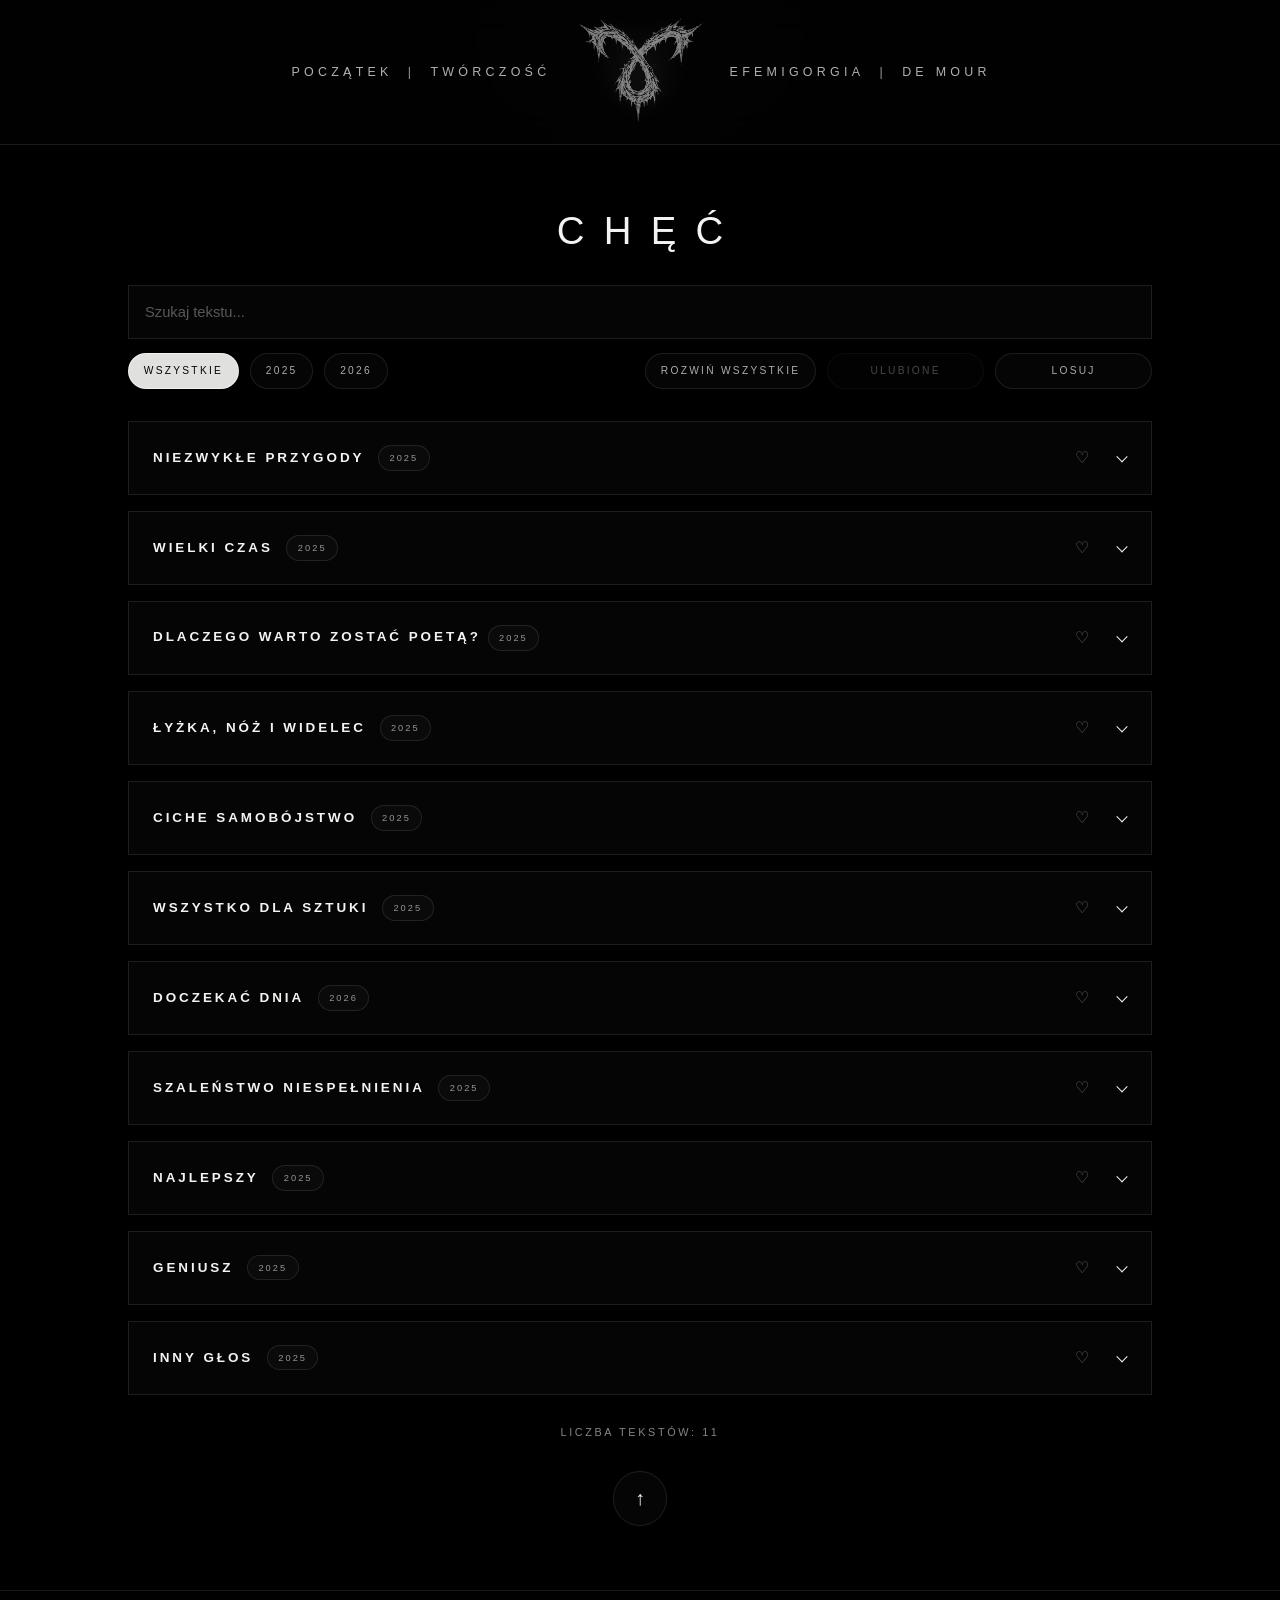
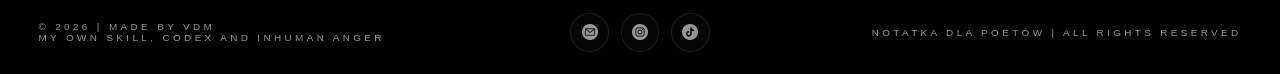
==== commit 6e2380e0: "video and text" ====
--- a/chec.html
+++ b/chec.html
@@ -3,10 +3,10 @@
 <head>
   <meta charset="UTF-8">
   <meta name="viewport" content="width=device-width, initial-scale=1.0">
-  <title>Efemigorgia</title>
+  <title>💀 Vincent de Mour - Poezja - Chęć</title>
   <meta
     name="description"
-    content="Minimalistyczna, ciemna strona Efemigorgii z wyeksponowaną typografią i sekcją hero gotową na zapętlone wideo."
+    content="Te parę chwil złapać. Po więcej sięgnąć jeszcze. Wytrzymać."
   >
   <link rel="icon" type="image/png" href="assets/images/logow.png">
   <link rel="stylesheet" href="assets/css/styles.css">
@@ -56,7 +56,7 @@
     <main class="site-main site-main--accordion">
       <section class="accordion-stage" aria-label="Pytania o chęć">
         <div class="accordion-stage__inner">
-          <h1 class="accordion-stage__title">Chęć</h1>
+          <h1 class="accordion-stage__title" data-testid="chec">Chęć</h1>
           <div class="accordion-tools" data-accordion-filter>
             <label class="accordion-search" for="chec-search">
               <input
@@ -100,94 +100,383 @@
 
             <details class="accordion-item" data-accordion-year="2025">
               <summary class="accordion-summary accordion-summary--with-heart">
-                <span>Skąd bierze się chęć?</span>
-                <span class="accordion-summary__tag">2025</span>
-                <button class="accordion-summary__heart" type="button" data-accordion-heart aria-label="Polub pytanie" aria-pressed="false">
-                  <span aria-hidden="true">♡</span>
-                </button>
-              </summary>
-              <div class="accordion-content">
-                <p>Czasem rodzi się z braku, a czasem z nadmiaru życia. Jest impulsem, który popycha ciało i wyobraźnię ku temu, co jeszcze nieosiągnięte.</p>
+                <span data-testid="niezywkle-przygody">Niezwykłe przygody</span>
+                <span class="accordion-summary__tag">2025</span>
+                <button class="accordion-summary__heart" type="button" data-accordion-heart aria-label="Polub pytanie" aria-pressed="false">
+                  <span aria-hidden="true">♡</span>
+                </button>
+              </summary>
+              <div class="accordion-content">
+                <p class="poem" data-testid="niezywkle-przygody">
+                  Pachnie deszczem 
+                  Necro Navy nadchodzi 
+                  Strzelają pioruny śmierci 
+                  Złowieszcza załoga 
+                  Przejmuje kolejne pokłady 
+
+                  Rozkołysane fale
+                  Bujają łajbą jak wahadłem 
+                  Zerwany maszt zwiastuje
+                  Że uciec już nie można 
+
+                  Dwunastofuntowe armaty 
+                  Miotają kulami 
+                  Z dokładnością 
+                  Równą zeru 
+
+                  Huk falkonetów
+                  Z równie nikłą precyzją 
+                  Zagłusza metaliczny zgrzyt 
+                  Bujających w górze szabli 
+
+                  Nagle pewna ręka chwyta za ster 
+                  Zjednuje sobie morze prowadząc okręt prosto 
+                  Przez rozdmuchane wiatrem fale 
+
+                  Zardzewiałe pistolety chwytają cel
+                  Tępe kordelasy kruszą blade kości
+                  Trzask łamanych desek wybrzmiewa w rytmie 
+                  Odpalanych równo dział 
+
+                  Ta bitwa będzie wygrana
+                  Kapitan przymierzył 
+                  Z dymiącej lufy wystrzelił pocisk, a ten
+                  Z bezbłędną wręcz dokładnością rozłupał 
+                  czaszkę martwego już admirała 
+
+                  To koniec abordażu 
+                  Leniwe słońce zwiastowało triumf 
+                  Na morzu spokój 
+                  Czas odbudować maszty 
+                  Przygotować się
+                  Na kolejne 
+                  Niezwykłe przygody
+                </p>
+              </div>
+            </details>
+            <details class="accordion-item" data-accordion-year="2025">
+              <summary class="accordion-summary accordion-summary--with-heart">
+                <span data-testid="wielki-czas">Wielki czas</span>
+                <span class="accordion-summary__tag">2025</span>
+                <button class="accordion-summary__heart" type="button" data-accordion-heart aria-label="Polub pytanie" aria-pressed="false">
+                  <span aria-hidden="true">♡</span>
+                </button>
+              </summary>
+              <div class="accordion-content">
+                <p class="poem" data-testid="wielki-czas-text">
+                  Dlaczego wszystko musi czekać?
+                  Dlaczego na wszystko jeszcze będzie czas?
+                  Teraz, w godzinie szczytu 
+                  Gdy pełnym bezdechem wołam 
+                  Rwie się to serce młode jeszcze 
+                  Spragnione
+
+                  A Ty każesz mi czekać 
+                  Okrutny zegarze
+                  Wielki czasie 
+                  Co nigdy nie jest na czas 
+                  Gardzisz pragnieniem 
+                  Odwlekasz
+                  Opóźniasz bieg gdy w blokach stoję 
+                  Trzymasz w napięciu 
+                  Podsycasz
+
+                  A ja muszę czekać 
+                  Dusić ten bezdech 
+                  W godzinie szczytu 
+                  Jeszcze trochę wytrzymać 
+
+                  O zbyt wiele prosisz 
+                  Okrutny zegarze 
+                  Wielki czasie 
+
+                  Jestem już gotowy 
+                  To mój czas
+                  Najwyższy czas 
+                </p>
+              </div>
+            </details>
+            <details class="accordion-item" data-accordion-year="2025">
+              <summary class="accordion-summary accordion-summary--with-heart">
+                <span data-testid="dlaczego-warto-zostac-poeta">Dlaczego warto zostać poetą?<span>
+                <span class="accordion-summary__tag">2025</span>
+                <button class="accordion-summary__heart" type="button" data-accordion-heart aria-label="Polub pytanie" aria-pressed="false">
+                  <span aria-hidden="true">♡</span>
+                </button>
+              </summary>
+              <div class="accordion-content">
+                <p class="poem" data-testid="dlaczego-warto-zostac-poeta-text">
+                  Pomyśl czasami 
+                  Jakie to ciekawe 
+                  Za życia pisać 
+                  Wiedząc, że słowo 
+                  Zawsze tu będzie
+                  W spragnionych duszach 
+                  Na gołych murach 
+                  I w pięknych sercach 
+                  Na całe wieki 
+                  Tutaj zostanie 
+
+                  Pomyśl czasami 
+                  Że Twoje staranie 
+                  Będzie tu żyło 
+                  Trwało bez końca 
+                  Że zwinne pióro 
+                  Najtrwalsze zapisze zdanie 
+                  Wystarczy kartka 
+                  I tani atrament 
+
+                  Pomyśl czasami 
+                  Jakie to trudne 
+                  Jakiej trzeba siły 
+                  By walczyć z wiecznością 
+                  Że ktoś Ci daje 
+                  Jedyną szansę 
+                  By tu pozostać 
+                  Z całym splendorem 
+                  Z całą wielkością
+                </p>
+              </div>
+            </details>
+            <details class="accordion-item" data-accordion-year="2025">
+              <summary class="accordion-summary accordion-summary--with-heart">
+                <span data-testid="lyzka-noz-widelec">Łyżka, nóż i widelec </span>
+                <span class="accordion-summary__tag">2025</span>
+                <button class="accordion-summary__heart" type="button" data-accordion-heart aria-label="Polub pytanie" aria-pressed="false">
+                  <span aria-hidden="true">♡</span>
+                </button>
+              </summary>
+              <div class="accordion-content">
+                <p class="poem" data-testid="lyzka-noz-widelec-text">
+                  Nie może być już czwartego sztućca
+                  Ale co by było gdybym
+                  Zaczął jeść łyżka 
+                  To co zawsze jadłem widelcem 
+                  Pewnie sparzył bym sobie usta 
+                  Chcąc nabrać jak najwięcej
+                  A gdybym przestał kroić to 
+                  Co zawsze kroilem?
+                  I tym razem, tak po prostu 
+                  Ugryzł wszystko?
+                  Pewnie bym się zadławił 
+                  Chcąc wepchnąć tyle na raz 
+                  A co gdybym wlewał zupę 
+                  Prosto do gardła?
+                  Pewnie rozlał bym wszystko 
+                  Zlizując resztki ze stołu 
+
+                  Dlatego dziś zjem bardzo powoli 
+                  Dokładnie nabiore i przegryze każdy kęs
+                  Użyje tylko trzech sztućców
+                  Tyle wystarczy aby porządnie się najeść 
+                </p>
+              </div>
+            </details>
+            <details class="accordion-item" data-accordion-year="2025">
+              <summary class="accordion-summary accordion-summary--with-heart">
+                <span data-testid="ciche-samobojstwo">Ciche samobójstwo</span>
+                <span class="accordion-summary__tag">2025</span>
+                <button class="accordion-summary__heart" type="button" data-accordion-heart aria-label="Polub pytanie" aria-pressed="false">
+                  <span aria-hidden="true">♡</span>
+                </button>
+              </summary>
+              <div class="accordion-content">
+                <p class="poem" data-testid="ciche-samobojstwo-text">
+                  Tak naprawdę każdy z nas jest 
+                  Mordercą 
+                  W głębi duszy 
+                  Każdy z nas coś zabił 
+                  Zdusił w zalążku 
+                  Powstrzymał 
+
+                  Tak naprawdę każdy z nas 
+                  Popełnił ciche 
+                  Samobójstwo 
+                  Konopnym sznurem konwenansów 
+                  Zimnym ostrzem przyzwoitości 
+
+                  W imię czego?!
+
+                  Nie chcę już zabijać 
+                  Ranić się normami 
+
+                  W tym całym człowieczeństwie 
+                  Chcę być po prostu 
+                  Sobą
+                </p>
+              </div>
+            </details>
+            <details class="accordion-item" data-accordion-year="2025">
+              <summary class="accordion-summary accordion-summary--with-heart">
+                <span data-testid="wszystko-dla-sztuki">Wszystko dla sztuki </span>
+                <span class="accordion-summary__tag">2025</span>
+                <button class="accordion-summary__heart" type="button" data-accordion-heart aria-label="Polub pytanie" aria-pressed="false">
+                  <span aria-hidden="true">♡</span>
+                </button>
+              </summary>
+              <div class="accordion-content">
+                <p class="poem" data-testid="wszystko-dla-sztuki-text">
+                  Kto by pomyślał 
+                  Że dla sztuki
+                  Stanę się przeciwnym człowiekiem 
+                  Zostawię wszystko dla sztuki 
+                  Stanę naprzeciw siebie 
+
+                  Dla niej wszystko zostawię 
+                  Zatrace zgubnym marzeniem 
+                  Wszystko zrobię dla sztuki 
+                  Dla sztuki stanę się nawet 
+                  Przeciwnym człowiekiem
+                </p>
               </div>
             </details>
             <details class="accordion-item" data-accordion-year="2026">
               <summary class="accordion-summary accordion-summary--with-heart">
-                <span>Kiedy pragnienie staje się ruchem?</span>
+                <span data-testid="doczekac-dnia">Doczekać dnia</span>
                 <span class="accordion-summary__tag">2026</span>
                 <button class="accordion-summary__heart" type="button" data-accordion-heart aria-label="Polub pytanie" aria-pressed="false">
                   <span aria-hidden="true">♡</span>
                 </button>
               </summary>
               <div class="accordion-content">
-                <p>W chwili decyzji. Dopóki pozostaje tylko wewnętrznym napięciem, jest potencjałem; ruch zaczyna się wtedy, gdy ryzykujemy działanie.</p>
-              </div>
-            </details>
-            <details class="accordion-item" data-accordion-year="2025">
-              <summary class="accordion-summary accordion-summary--with-heart">
-                <span>Czy chęć potrzebuje celu?</span>
-                <span class="accordion-summary__tag">2025</span>
-                <button class="accordion-summary__heart" type="button" data-accordion-heart aria-label="Polub pytanie" aria-pressed="false">
-                  <span aria-hidden="true">♡</span>
-                </button>
-              </summary>
-              <div class="accordion-content">
-                <p>Niekoniecznie. Bywa autonomiczną energią, która istnieje sama dla siebie i dopiero później szuka obiektu, formy albo języka.</p>
-              </div>
-            </details>
-            <details class="accordion-item" data-accordion-year="2026">
-              <summary class="accordion-summary accordion-summary--with-heart">
-                <span>Co dzieje się, gdy nie zostaje spełniona?</span>
-                <span class="accordion-summary__tag">2026</span>
-                <button class="accordion-summary__heart" type="button" data-accordion-heart aria-label="Polub pytanie" aria-pressed="false">
-                  <span aria-hidden="true">♡</span>
-                </button>
-              </summary>
-              <div class="accordion-content">
-                <p>Może zmienić się w frustrację, ale może też przejść w twórczość. Niespełniona chęć bywa paliwem dla obrazu, tekstu i dźwięku.</p>
-              </div>
-            </details>
-            <details class="accordion-item" data-accordion-year="2025">
-              <summary class="accordion-summary accordion-summary--with-heart">
-                <span>Jak długo może trwać napięcie?</span>
-                <span class="accordion-summary__tag">2025</span>
-                <button class="accordion-summary__heart" type="button" data-accordion-heart aria-label="Polub pytanie" aria-pressed="false">
-                  <span aria-hidden="true">♡</span>
-                </button>
-              </summary>
-              <div class="accordion-content">
-                <p>Tak długo, jak długo coś pozostaje niedomknięte. Właśnie to niedomknięcie często utrzymuje żywotność pragnienia.</p>
-              </div>
-            </details>
-            <details
-              class="accordion-item accordion-item--secret"
-              data-accordion-year="2026"
-              data-secret-hash="128df13c1e54ffaaafcc9d07ec7427d61f764214e6ae0321de23c94d261d0860"
-              data-secret-title="Sekret"
-              data-secret-unlocked="false"
-            >
-              <summary class="accordion-summary accordion-summary--secret">
-                <span class="accordion-summary__secret-title" data-secret-title-node>##########</span>
-                <span class="accordion-summary__tag">2026</span>
-                <div class="accordion-secret-controls">
-                  <label class="accordion-secret-field" aria-label="Wpisz hasło">
-                    <input
-                      class="accordion-secret-input"
-                      type="password"
-                      placeholder="Hasło"
-                      data-secret-input
-                      autocomplete="off"
-                    >
-                  </label>
-                  <button class="accordion-secret-submit" type="button" data-secret-submit>
-                    Otwórz
-                  </button>
-                </div>
-              </summary>
-              <div class="accordion-content">
-                <p>To ukryty tekst dostępny dopiero po wpisaniu poprawnego hasła.</p>
-              </div>
-            </details>
-          </div>
+                <p class="poem" data-testid="doczekac-dnia-text">
+                  Wytrzymać 
+                  Te parę chwil złapać 
+                  Po więcej 
+                  Sięgnąć jeszcze 
+                  Zdobyć coś
+                  Wyrwać
+                  Tylko dla siebie 
+                  Wytrzymać 
+                  Odnaleźć spokój 
+                  Skończyć zaczęte 
+                  Na dobre bogi 
+                  Przeżyć coś jeszcze 
+                  Wytrzymać
+                </p>
+              </div>
+            </details>
+            <details class="accordion-item" data-accordion-year="2025">
+              <summary class="accordion-summary accordion-summary--with-heart">
+                <span data-testid="szalenstwo-niespelnienia">Szaleństwo niespełnienia</span>
+                <span class="accordion-summary__tag">2025</span>
+                <button class="accordion-summary__heart" type="button" data-accordion-heart aria-label="Polub pytanie" aria-pressed="false">
+                  <span aria-hidden="true">♡</span>
+                </button>
+              </summary>
+              <div class="accordion-content">
+                <p class="poem" data-testid="szalenstwo-niespelnienia-text">
+                  Ze wszystkich niespokojnych myśli
+                  Najbardziej doskwiera mi ta
+                  Że jestem kompletny
+
+                  Nie chcę być kompletny
+                  Nie chcę wiedzieć, że zrobiłem już wszystko
+                  Nie chcę stać się kompletny
+                  Cały i pełny
+                  Chcę być
+                  Nieukończony
+                  I niedoskonały
+
+                  Chcę błądzić i szukać
+                  Obawiać się jutra
+                  Żyć w niepewności
+                  Ale żyć
+                  Żyć i czuć
+                  To słodkie szaleństwo
+                  Niespełnienia
+                </p>
+              </div>
+            </details>
+            <details class="accordion-item" data-accordion-year="2025">
+              <summary class="accordion-summary accordion-summary--with-heart">
+                <span data-testid="najlepszy">Najlepszy</span>
+                <span class="accordion-summary__tag">2025</span>
+                <button class="accordion-summary__heart" type="button" data-accordion-heart aria-label="Polub pytanie" aria-pressed="false">
+                  <span aria-hidden="true">♡</span>
+                </button>
+              </summary>
+              <div class="accordion-content">
+                <p class="poem" data-testid="najlepszy-text">
+                  Nikt tego nie zrobi tak dobrze jak ja 
+                  Jestem w tym najlepszy 
+                  W byciu najlepszym 
+                  I jak ktoś spieprzy 
+                  To krew zalewa 
+                  Sam bym to zrobił 
+                  Sam bym to spieprzył 
+                  Ale jak coś 
+                  To jestem 
+                  Najlepszy
+                </p>
+              </div>
+            </details>
+            <details class="accordion-item" data-accordion-year="2025">
+              <summary class="accordion-summary accordion-summary--with-heart">
+                <span data-testid="geniusz">Geniusz</span>
+                <span class="accordion-summary__tag">2025</span>
+                <button class="accordion-summary__heart" type="button" data-accordion-heart aria-label="Polub pytanie" aria-pressed="false">
+                  <span aria-hidden="true">♡</span>
+                </button>
+              </summary>
+              <div class="accordion-content">
+                <p class="poem" data-testid="geniusz-text">
+                  Czasem nie wiem 
+                  O czym napisać 
+                  Czasem wiem od
+                  Początku do końca 
+                  Czasem wiem troche
+                  A reszta sama przychodzi
+                  Czasem jest jakiś 
+                  Pomysł 
+                  Ale potem nagle się 
+                  Zmienia 
+                  Czasem zaskoczę samego
+                  Siebie 
+                  A czasem 
+                  Pisze 
+                  Co mówi dusza 
+                  I trochę 
+                  Udaję 
+                  Poetę 
+                  Geniusza 
+                </p>
+              </div>
+            </details>
+            <details class="accordion-item" data-accordion-year="2025">
+              <summary class="accordion-summary accordion-summary--with-heart">
+                <span data-testid="inny-glos">Inny głos</span>
+                <span class="accordion-summary__tag">2025</span>
+                <button class="accordion-summary__heart" type="button" data-accordion-heart aria-label="Polub pytanie" aria-pressed="false">
+                  <span aria-hidden="true">♡</span>
+                </button>
+              </summary>
+              <div class="accordion-content">
+                <p class="poem" data-testid="inny-glos-text">
+                  Czasem mam inny głos 
+                  Nieznany mi jeszcze 
+                  Nie wydałem go nigdy 
+                  Nie słyszałem go nigdy wcześniej 
+                  Nigdy nie użyłem 
+                  Ani świadomie 
+                  Ani pod wpływem przypadku 
+                  Czy stanu jakiegoś 
+
+                  Czasem mam inny głos 
+                  Czasem po prostu mówię inaczej 
+                  Zbierają się wtedy złośliwe gapie 
+                  Byle obrazić 
+                  Byle poniżyć poetę, 
+                  Pogrozić palcem 
+
+                  A ja tym głosem chcę do Was mówić 
+                  Karmić Was słowami 
+                  Krzyczeć z wnętrza ziemi 
+                  Tym innym głosem 
+                  Głosem straconej nadziei
+                </p>
+              </div>
+            </details>
 
           <p class="accordion-counter" data-accordion-counter>
             Liczba tekstów: <span data-accordion-counter-value>0</span>
@@ -203,7 +492,7 @@
     </main>
 
     <footer class="site-footer">
-      <p class="site-footer__item">&copy; <span data-year></span><span> | </span><span>Made with Codex and inhuman anger</span></p>
+      <p class="site-footer__item">&copy; <span data-year></span><span> | </span><span>Made by VDM</span><br><span>My own skill, Codex and inhuman anger</span></p>
 
       <div class="site-footer__social" aria-label="Social media">
         <button class="icon-button" type="button" data-contact-open aria-label="Kontakt">
@@ -219,7 +508,7 @@
         </a>
       </div>
 
-      <p class="site-footer__item site-footer__item--right">All Rights Reserved</p>
+      <p class="site-footer__item site-footer__item--right"><button class="site-footer__note-button" type="button" data-note-open>Notatka dla poetów</button><span> | </span><span>All Rights Reserved</span></p>
     </footer>
 
   <div class="contact-modal" data-contact-modal hidden>
@@ -259,5 +548,28 @@
       </form>
     </div>
   </div>
+
+  <div class="contact-modal note-modal" data-note-modal hidden>
+    <div class="contact-modal__backdrop" data-note-close></div>
+    <div
+      class="contact-modal__dialog note-modal__dialog"
+      role="dialog"
+      aria-modal="true"
+      aria-label="Notatka dla poetów"
+    >
+      <button class="contact-modal__close note-modal__close" type="button" data-note-close aria-label="Zamknij notatkę">
+        <span aria-hidden="true">×</span>
+      </button>
+
+      <div class="note-modal__section">
+        <div class="note-modal__text">
+          <p>Pamiętaj!</p> 
+          <p>Pisząc wiersz nie wskazuj bezpośrednio o czym on jest.</p>
+          <p>Na przykład:</p>
+          <p>Lubię czarne<br>Smukłe, głośne</p>
+        </div>
+      </div>
+    </div>
+  </div>
 </body>
 </html>
--- a/assets/css/styles.css
+++ b/assets/css/styles.css
@@ -747,6 +747,33 @@
   line-height: 1.85;
 }
 
+.accordion-content__close {
+  margin-top: 1.35rem;
+  min-height: 2.45rem;
+  padding: 0.62rem 0.95rem;
+  border: 1px solid var(--border);
+  background: rgba(255, 255, 255, 0.025);
+  color: rgba(243, 243, 241, 0.74);
+  font: inherit;
+  font-size: 0.62rem;
+  letter-spacing: 0.2em;
+  text-transform: uppercase;
+  cursor: pointer;
+  transition:
+    color 180ms ease,
+    border-color 180ms ease,
+    background-color 180ms ease,
+    transform 180ms ease;
+}
+
+.accordion-content__close:hover,
+.accordion-content__close:focus-visible {
+  color: var(--text);
+  border-color: var(--border-strong);
+  background: rgba(255, 255, 255, 0.055);
+  transform: translateY(-1px);
+}
+
 .hero {
   flex: 1;
   width: 100%;
@@ -825,8 +852,8 @@
 
 .hero__shade {
   background:
-    linear-gradient(180deg, rgba(0, 0, 0, 0.6) 0%, transparent 28%, transparent 74%, rgba(0, 0, 0, 0.72) 100%),
-    radial-gradient(circle at center, transparent 0%, rgba(0, 0, 0, 0.2) 65%, rgba(0, 0, 0, 0.75) 100%);
+    linear-gradient(180deg, rgba(0, 0, 0, 0.58) 0%, rgba(0, 0, 0, 0.14) 28%, rgba(0, 0, 0, 0.14) 74%, rgba(0, 0, 0, 0.68) 100%),
+    radial-gradient(circle at center, rgba(0, 0, 0, 0.08) 0%, rgba(0, 0, 0, 0.18) 64%, rgba(0, 0, 0, 0.62) 100%);
 }
 
 .hero__noise {
@@ -903,6 +930,24 @@
 
 .site-footer__item--right {
   justify-self: end;
+}
+
+.site-footer__note-button {
+  border: 0;
+  padding: 0;
+  background: transparent;
+  color: inherit;
+  font: inherit;
+  letter-spacing: inherit;
+  text-transform: inherit;
+  cursor: pointer;
+  transition: color 180ms ease, opacity 180ms ease;
+}
+
+.site-footer__note-button:hover,
+.site-footer__note-button:focus-visible {
+  color: var(--text);
+  opacity: 0.9;
 }
 
 .icon-button {
@@ -1058,6 +1103,51 @@
   color: var(--text);
 }
 
+.note-modal__dialog {
+  width: min(36rem, calc(100% - 2rem));
+  padding-top: 2rem;
+}
+
+.note-modal__section {
+  display: grid;
+  gap: 0.8rem;
+}
+
+.note-modal__close {
+  top: 0.9rem;
+  right: 0.9rem;
+}
+
+.note-modal__close span {
+  font-size: 1.15rem;
+  transform: none;
+}
+
+.note-modal__close:hover,
+.note-modal__close:focus-visible {
+  transform: none;
+}
+
+.note-modal__text {
+  display: grid;
+  gap: 1rem;
+  margin-top: 0.25rem;
+}
+
+.note-modal__text p {
+  margin: 0;
+  color: rgba(243, 243, 241, 0.74);
+  line-height: 1.8;
+}
+
+.note-modal__example {
+  font-family: var(--font-display);
+  font-size: clamp(1.6rem, 5vw, 2.5rem);
+  line-height: 1.15;
+  letter-spacing: 0.03em;
+  color: var(--text);
+}
+
 .contact-form {
   display: grid;
   gap: 1rem;
@@ -1113,6 +1203,7 @@
 .contact-form__field textarea:focus-visible,
 .contact-form__submit:focus-visible,
 .contact-modal__close:focus-visible,
+.site-footer__note-button:focus-visible,
 .icon-button:focus-visible,
 .accordion-search__input:focus-visible {
   outline: 2px solid rgba(255, 255, 255, 0.65);
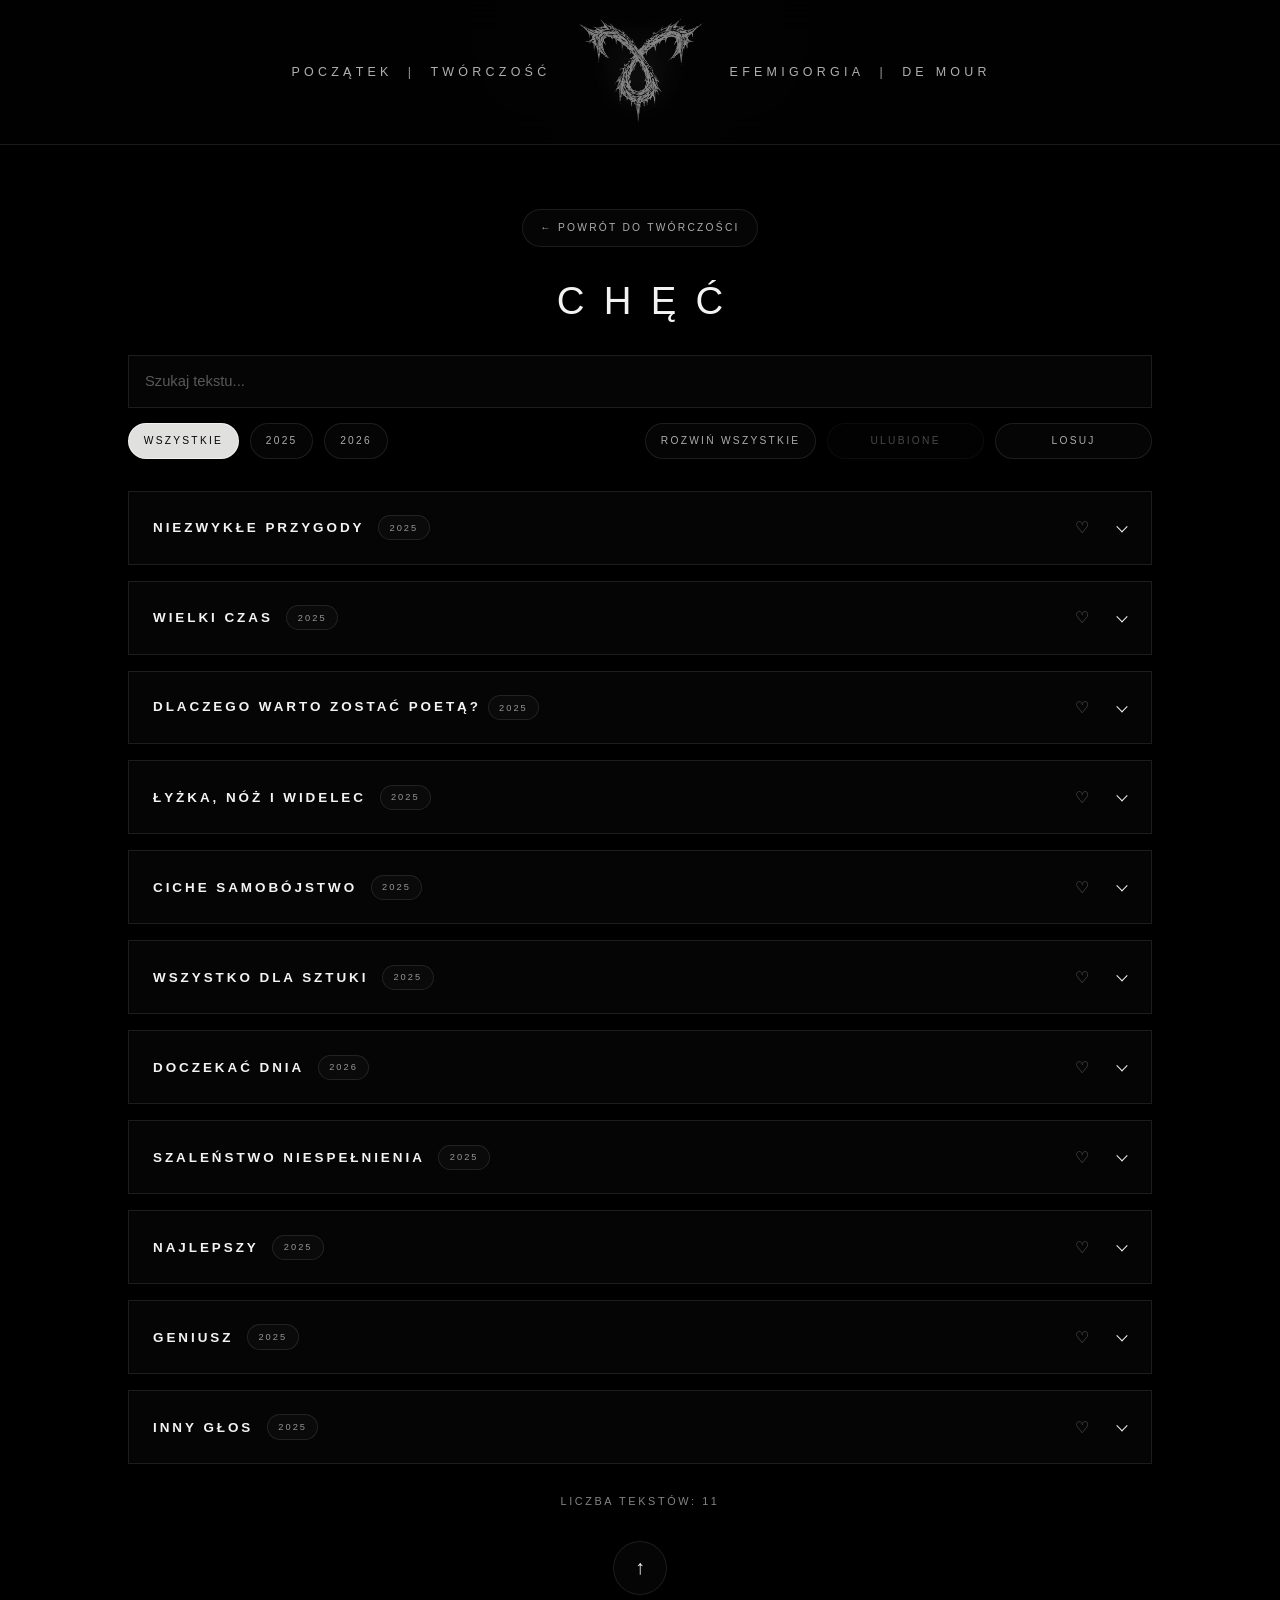
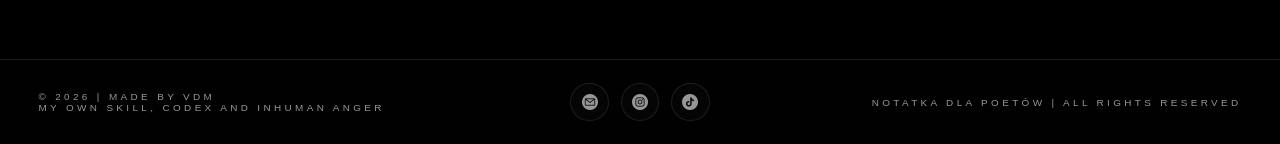
==== commit be3b3f84: "minor fixes" ====
--- a/chec.html
+++ b/chec.html
@@ -8,6 +8,11 @@
     name="description"
     content="Te parę chwil złapać. Po więcej sięgnąć jeszcze. Wytrzymać."
   >
+  <meta property="og:title" content="💀 Vincent de Mour - Poezja - Chęć">
+  <meta property="og:description" content="Te parę chwil złapać. Po więcej sięgnąć jeszcze. Wytrzymać">
+  <meta property="og:image" content="https://mour.pl/assets/images/ogmour.png">
+  <meta property="og:url" content="https://mour.pl/chec.html">
+  <meta property="og:type" content="website">
   <link rel="icon" type="image/png" href="assets/images/logow.png">
   <link rel="stylesheet" href="assets/css/styles.css">
   <script src="assets/js/main.js" defer></script>
@@ -56,6 +61,7 @@
     <main class="site-main site-main--accordion">
       <section class="accordion-stage" aria-label="Pytania o chęć">
         <div class="accordion-stage__inner">
+          <a class="accordion-stage__back" href="tworczosc.html">← Powrót do twórczości</a>
           <h1 class="accordion-stage__title" data-testid="chec">Chęć</h1>
           <div class="accordion-tools" data-accordion-filter>
             <label class="accordion-search" for="chec-search">
--- a/assets/css/styles.css
+++ b/assets/css/styles.css
@@ -355,6 +355,37 @@
   margin: 0 auto;
   display: grid;
   gap: 2rem;
+}
+
+.accordion-stage__back {
+  justify-self: center;
+  display: inline-flex;
+  align-items: center;
+  gap: 0.55rem;
+  min-height: 2.35rem;
+  padding: 0.55rem 1.1rem;
+  border: 1px solid var(--border);
+  border-radius: 999px;
+  background: rgba(255, 255, 255, 0.02);
+  color: rgba(243, 243, 241, 0.7);
+  font-size: 0.64rem;
+  letter-spacing: 0.22em;
+  text-transform: uppercase;
+  text-decoration: none;
+  transition:
+    color 180ms ease,
+    border-color 180ms ease,
+    background-color 180ms ease,
+    transform 180ms ease;
+}
+
+.accordion-stage__back:hover,
+.accordion-stage__back:focus-visible {
+  color: var(--text);
+  border-color: var(--border-strong);
+  background: rgba(255, 255, 255, 0.05);
+  transform: translateY(-1px);
+  outline: none;
 }
 
 .accordion-stage__title {
@@ -1430,6 +1461,12 @@
     text-indent: 0.34em;
   }
 
+  .accordion-stage__back {
+    padding: 0.52rem 0.9rem;
+    font-size: 0.58rem;
+    letter-spacing: 0.18em;
+  }
+
   .accordion-summary {
     padding: 1.2rem 3.7rem 1.2rem 1.15rem;
     font-size: 0.78rem;
